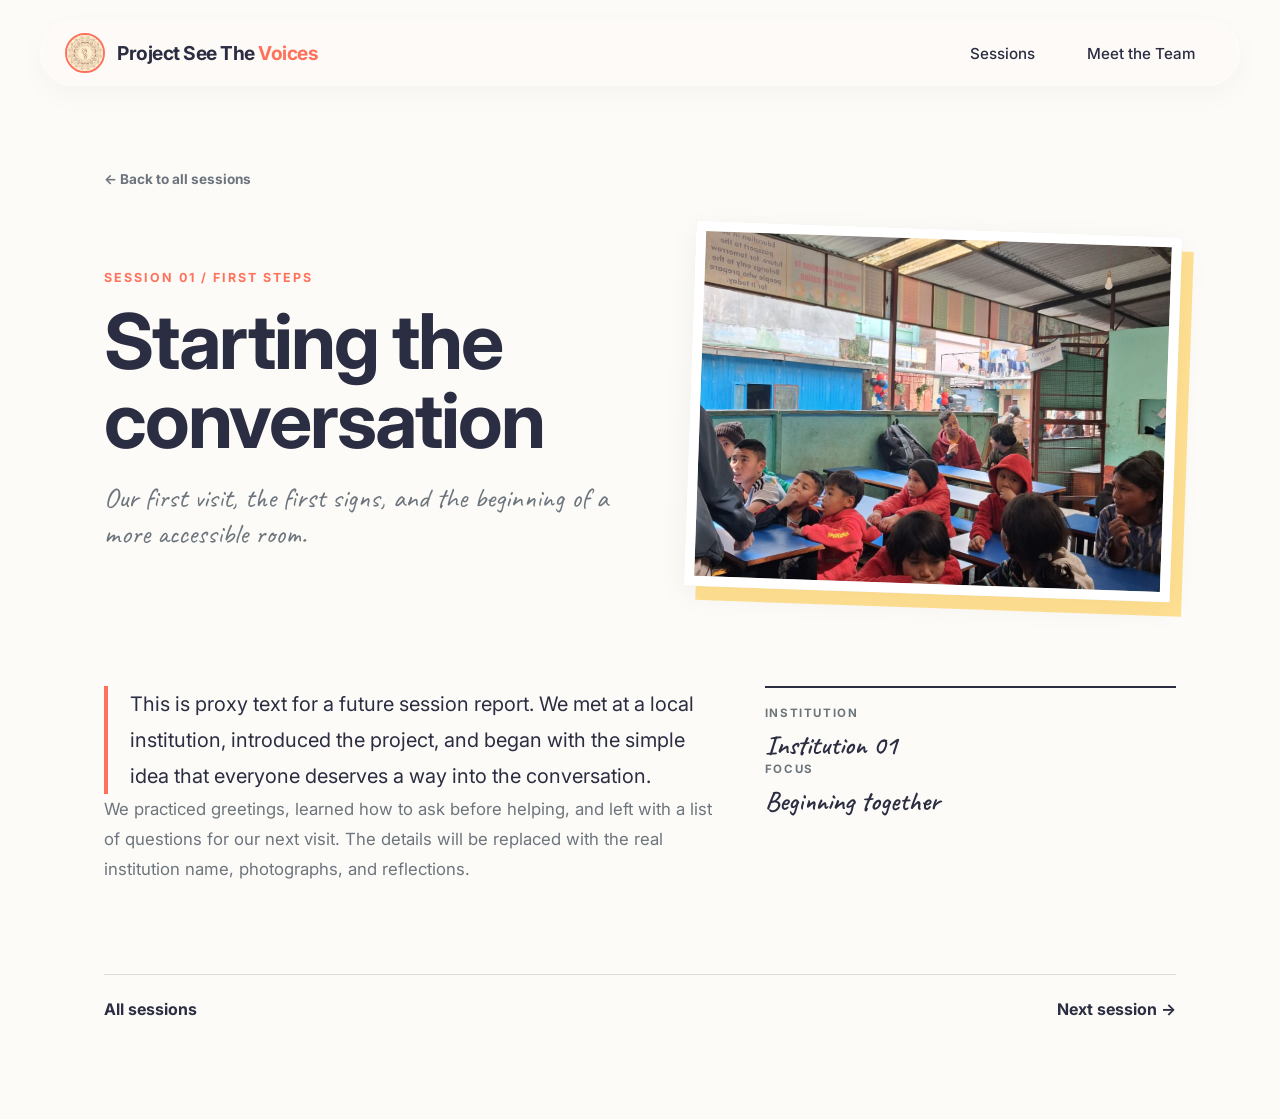
==== Sections/session-1.html @ d639ca5a "Added sessions page" ====
<!DOCTYPE html>
<html lang="en"><head><meta charset="UTF-8"><meta name="viewport" content="width=device-width, initial-scale=1.0"><title>Session 01 — See The Voices Nepal</title><link rel="icon" href="../images/logo.png"><link rel="stylesheet" href="session-detail.css"><link href="https://fonts.googleapis.com/css2?family=Caveat:wght@400;600;700&family=Patrick+Hand&family=Inter:wght@300;400;500;600&display=swap" rel="stylesheet"></head><body><nav><a href="../index.html" class="nav-left"><img class="nav-logo-img" src="../images/logo.png" alt="See The Voices logo"><div class="nav-logo">Project See The<span> Voices</span></div></a><div class="nav-right"><a href="sessions.html" class="nav-team-btn">Sessions</a><a href="team.html" class="nav-team-btn">Meet the Team</a></div></nav><main class="session-detail"><a class="session-detail-back" href="sessions.html">&#8592; Back to all sessions</a><div class="session-detail-header"><div><p class="session-detail-kicker">Session 01 / first steps</p><h1>Starting the conversation</h1><p class="session-detail-lede">Our first visit, the first signs, and the beginning of a more accessible room.</p></div><figure class="session-detail-image"><img src="../images/baalsewa.jpg" alt="Proxy image from session 1"></figure></div><div class="session-detail-copy"><div><p>This is proxy text for a future session report. We met at a local institution, introduced the project, and began with the simple idea that everyone deserves a way into the conversation.</p><p>We practiced greetings, learned how to ask before helping, and left with a list of questions for our next visit. The details will be replaced with the real institution name, photographs, and reflections.</p></div><aside class="session-detail-fact"><span>Institution</span><strong>Institution 01</strong><span>Focus</span><strong>Beginning together</strong></aside></div><div class="session-detail-next"><a href="sessions.html">All sessions</a><a href="session-2.html">Next session &#8594;</a></div></main></body></html>
---- Sections/session-detail.css ----
@import url('../global.css');

.session-detail {
  max-width: 1120px;
  margin: 0 auto;
  padding: 62px 24px 100px;
}

.session-detail-back { color: var(--text-muted); display: inline-block; font-size: 0.85rem; font-weight: 700; margin-bottom: 42px; text-decoration: none; }
.session-detail-back:hover { color: var(--accent-coral); }
.session-detail-header { display: grid; gap: 48px; grid-template-columns: 1.05fr 0.95fr; align-items: center; }
.session-detail-kicker { color: var(--accent-coral); font-size: 0.78rem; font-weight: 700; letter-spacing: 0.16em; margin-bottom: 18px; text-transform: uppercase; }
.session-detail h1 { color: var(--text-main); font-family: 'Inter', sans-serif; font-size: clamp(2.6rem, 6vw, 5.2rem); letter-spacing: -2px; line-height: 1.02; margin-bottom: 20px; }
.session-detail-lede { color: var(--text-muted); font-family: 'Caveat', cursive; font-size: 1.75rem; line-height: 1.3; max-width: 520px; }
.session-detail-image { aspect-ratio: 4 / 3; background: #e8e1d7; border: 10px solid #fff; box-shadow: 12px 14px 0 rgba(255, 183, 3, 0.42), var(--shadow-soft); overflow: hidden; transform: rotate(2deg); }
.session-detail-image img { height: 100%; object-fit: cover; width: 100%; }
.session-detail-copy { display: grid; gap: 44px; grid-template-columns: 1.2fr 0.8fr; margin-top: 92px; }
.session-detail-copy p { color: var(--text-muted); font-size: 1.05rem; line-height: 1.8; }
.session-detail-copy p:first-child { border-left: 4px solid var(--accent-coral); color: var(--text-main); font-size: 1.25rem; padding-left: 22px; }
.session-detail-fact { border-top: 2px solid var(--text-main); padding-top: 18px; }
.session-detail-fact span { color: var(--text-muted); display: block; font-size: 0.72rem; font-weight: 700; letter-spacing: 0.14em; margin-bottom: 8px; text-transform: uppercase; }
.session-detail-fact strong { color: var(--text-main); font-family: 'Caveat', cursive; font-size: 1.7rem; font-weight: 600; }
.session-detail-next { border-top: 1px solid rgba(43, 45, 66, 0.14); display: flex; justify-content: space-between; margin-top: 90px; padding-top: 24px; }
.session-detail-next a { color: var(--text-main); font-weight: 700; text-decoration: none; }
.session-detail-next a:hover { color: var(--accent-coral); }

@media (max-width: 700px) {
  .session-detail { padding: 42px 20px 70px; }
  .session-detail-header, .session-detail-copy { grid-template-columns: 1fr; }
  .session-detail-image { max-width: 540px; width: 92%; }
  .session-detail-copy { gap: 28px; margin-top: 62px; }
  .session-detail-next { margin-top: 62px; }
}
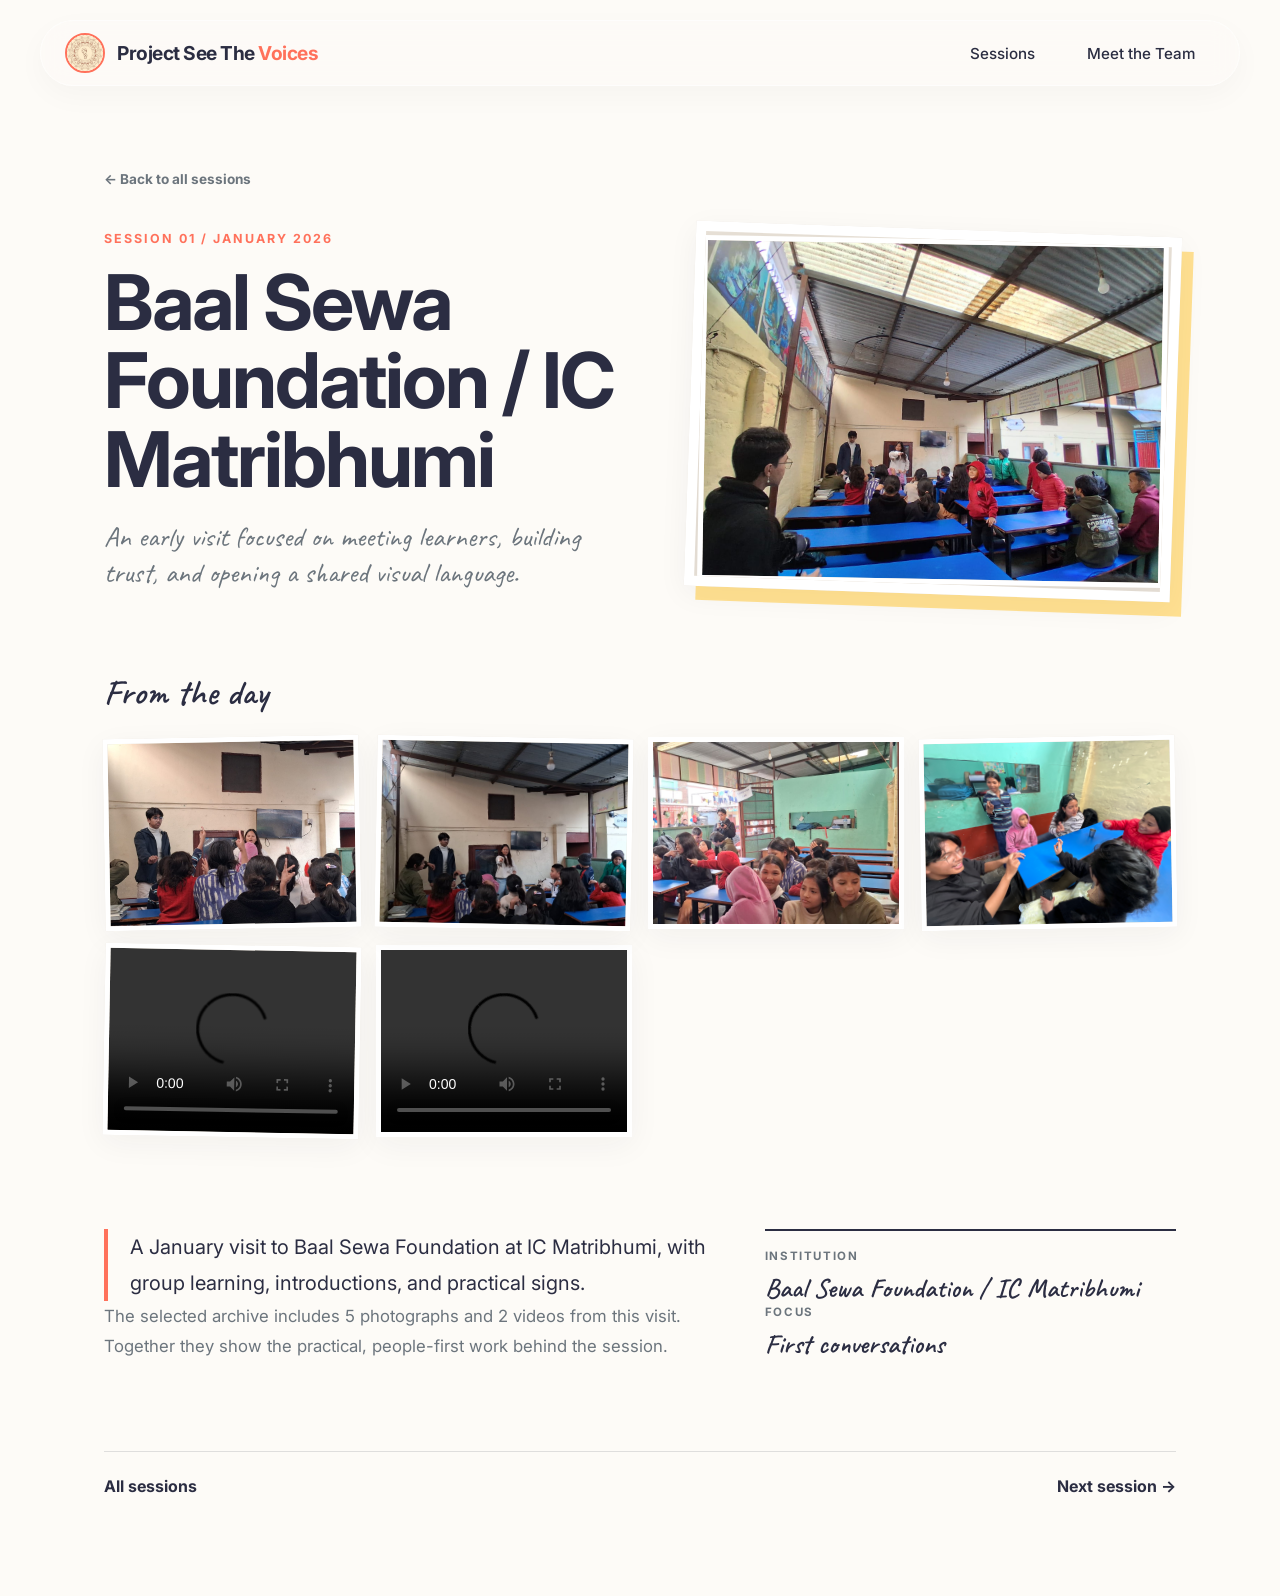
==== commit d568c451: "Add session media and gallery updates" ====
--- a/Sections/session-1.html
+++ b/Sections/session-1.html
@@ -1,2 +1,89 @@
-<!DOCTYPE html>
-<html lang="en"><head><meta charset="UTF-8"><meta name="viewport" content="width=device-width, initial-scale=1.0"><title>Session 01 — See The Voices Nepal</title><link rel="icon" href="../images/logo.png"><link rel="stylesheet" href="session-detail.css"><link href="https://fonts.googleapis.com/css2?family=Caveat:wght@400;600;700&family=Patrick+Hand&family=Inter:wght@300;400;500;600&display=swap" rel="stylesheet"></head><body><nav><a href="../index.html" class="nav-left"><img class="nav-logo-img" src="../images/logo.png" alt="See The Voices logo"><div class="nav-logo">Project See The<span> Voices</span></div></a><div class="nav-right"><a href="sessions.html" class="nav-team-btn">Sessions</a><a href="team.html" class="nav-team-btn">Meet the Team</a></div></nav><main class="session-detail"><a class="session-detail-back" href="sessions.html">&#8592; Back to all sessions</a><div class="session-detail-header"><div><p class="session-detail-kicker">Session 01 / first steps</p><h1>Starting the conversation</h1><p class="session-detail-lede">Our first visit, the first signs, and the beginning of a more accessible room.</p></div><figure class="session-detail-image"><img src="../images/baalsewa.jpg" alt="Proxy image from session 1"></figure></div><div class="session-detail-copy"><div><p>This is proxy text for a future session report. We met at a local institution, introduced the project, and began with the simple idea that everyone deserves a way into the conversation.</p><p>We practiced greetings, learned how to ask before helping, and left with a list of questions for our next visit. The details will be replaced with the real institution name, photographs, and reflections.</p></div><aside class="session-detail-fact"><span>Institution</span><strong>Institution 01</strong><span>Focus</span><strong>Beginning together</strong></aside></div><div class="session-detail-next"><a href="sessions.html">All sessions</a><a href="session-2.html">Next session &#8594;</a></div></main></body></html>+﻿<!DOCTYPE html>
+<html lang="en">
+  <head>
+    <meta charset="UTF-8">
+    <meta name="viewport" content="width=device-width, initial-scale=1.0">
+    <title>
+      Session 01 — Leo Club at Clinton School — See The Voices Nepal
+    </title>
+    <link rel="icon" href="../images/logo.png">
+    <link rel="stylesheet" href="session-detail.css">
+    <link href="https://fonts.googleapis.com/css2?family=Caveat:wght@400;600;700&family=Patrick+Hand&family=Inter:wght@300;400;500;600&display=swap" rel="stylesheet">
+  </head>
+  <body>
+    <nav>
+      <a href="../index.html" class="nav-left">
+        <img class="nav-logo-img" src="../images/logo.png" alt="See The Voices logo">
+        <div class="nav-logo">
+          Project See The
+          <span>
+            Voices
+          </span>
+        </div>
+      </a>
+      <div class="nav-right">
+        <a href="sessions.html" class="nav-team-btn">
+          Sessions
+        </a>
+        <a href="team.html" class="nav-team-btn">
+          Meet the Team
+        </a>
+      </div>
+    </nav>
+    <main class="session-detail" data-session="1">
+      <a class="session-detail-back" href="sessions.html">
+        &#8592; Back to all sessions
+      </a>
+      <div class="session-detail-header">
+        <div>
+          <p class="session-detail-kicker">
+            Session 01 / February 7, 2026
+          </p>
+          <h1>
+            Leo Club at Clinton School
+          </h1>
+          <p class="session-detail-lede">
+            A documented visit with Leo Club at Clinton School in February 2026.
+          </p>
+        </div>
+        <figure class="session-detail-image">
+          <img src="../images/sessions/01-baal-sewa-matribhum/01-baal-sewa-matribhum-photo-01.jpg" alt="Baal Sewa Foundation visit in January 2026">
+        </figure>
+      </div>
+      <div class="session-detail-copy">
+        <div>
+          <p>
+            On February 7, 2026, See The Voices visited Clinton School with Leo Club. This page records the visit name and date supplied with the photographs.
+          </p>
+          <p>
+            The archive includes photographs from the visit. More session notes can be added here as the team publishes the accompanying reflections.
+          </p>
+        </div>
+        <aside class="session-detail-fact">
+          <span>
+            Institution
+          </span>
+          <strong>
+            Clinton School
+          </strong>
+          <span>
+            Focus
+          </span>
+          <strong>
+            Leo Club visit
+          </strong>
+        </aside>
+      </div>
+      <div class="session-detail-next">
+        <a href="sessions.html">
+          All sessions
+        </a>
+        <a href="session-2.html">
+          Next session &#8594;
+        </a>
+      </div>
+    </main>
+  </body>
+  <script src="session-gallery.js"></script>
+</html>
+
--- a/Sections/session-detail.css
+++ b/Sections/session-detail.css
@@ -14,6 +14,16 @@
 .session-detail-lede { color: var(--text-muted); font-family: 'Caveat', cursive; font-size: 1.75rem; line-height: 1.3; max-width: 520px; }
 .session-detail-image { aspect-ratio: 4 / 3; background: #e8e1d7; border: 10px solid #fff; box-shadow: 12px 14px 0 rgba(255, 183, 3, 0.42), var(--shadow-soft); overflow: hidden; transform: rotate(2deg); }
 .session-detail-image img { height: 100%; object-fit: cover; width: 100%; }
+.session-detail-image video { height: 100%; object-fit: cover; width: 100%; }
+.session-media-pending { align-items: center; color: var(--text-muted); display: flex; font-family: 'Caveat', cursive; font-size: 2rem; justify-content: center; padding: 24px; text-align: center; }
+.session-detail-image .session-gallery-item { height: 100%; width: 100%; }
+.session-gallery { margin-top: 76px; }
+.session-gallery h2 { color: var(--text-main); font-family: 'Caveat', cursive; font-size: 2.2rem; font-weight: 600; margin-bottom: 22px; }
+.session-gallery-grid { display: grid; gap: 16px; grid-template-columns: repeat(4, 1fr); }
+.session-gallery-item { aspect-ratio: 4 / 3; background: #e8e1d7; border: 5px solid #fff; box-shadow: var(--shadow-soft); margin: 0; overflow: hidden; }
+.session-gallery-item img, .session-gallery-item video { height: 100%; object-fit: cover; width: 100%; }
+.session-gallery-item:nth-child(3n + 1) { transform: rotate(-1deg); }
+.session-gallery-item:nth-child(3n + 2) { transform: rotate(1deg); }
 .session-detail-copy { display: grid; gap: 44px; grid-template-columns: 1.2fr 0.8fr; margin-top: 92px; }
 .session-detail-copy p { color: var(--text-muted); font-size: 1.05rem; line-height: 1.8; }
 .session-detail-copy p:first-child { border-left: 4px solid var(--accent-coral); color: var(--text-main); font-size: 1.25rem; padding-left: 22px; }
@@ -28,6 +38,7 @@
   .session-detail { padding: 42px 20px 70px; }
   .session-detail-header, .session-detail-copy { grid-template-columns: 1fr; }
   .session-detail-image { max-width: 540px; width: 92%; }
+  .session-gallery-grid { grid-template-columns: repeat(2, 1fr); }
   .session-detail-copy { gap: 28px; margin-top: 62px; }
   .session-detail-next { margin-top: 62px; }
 }
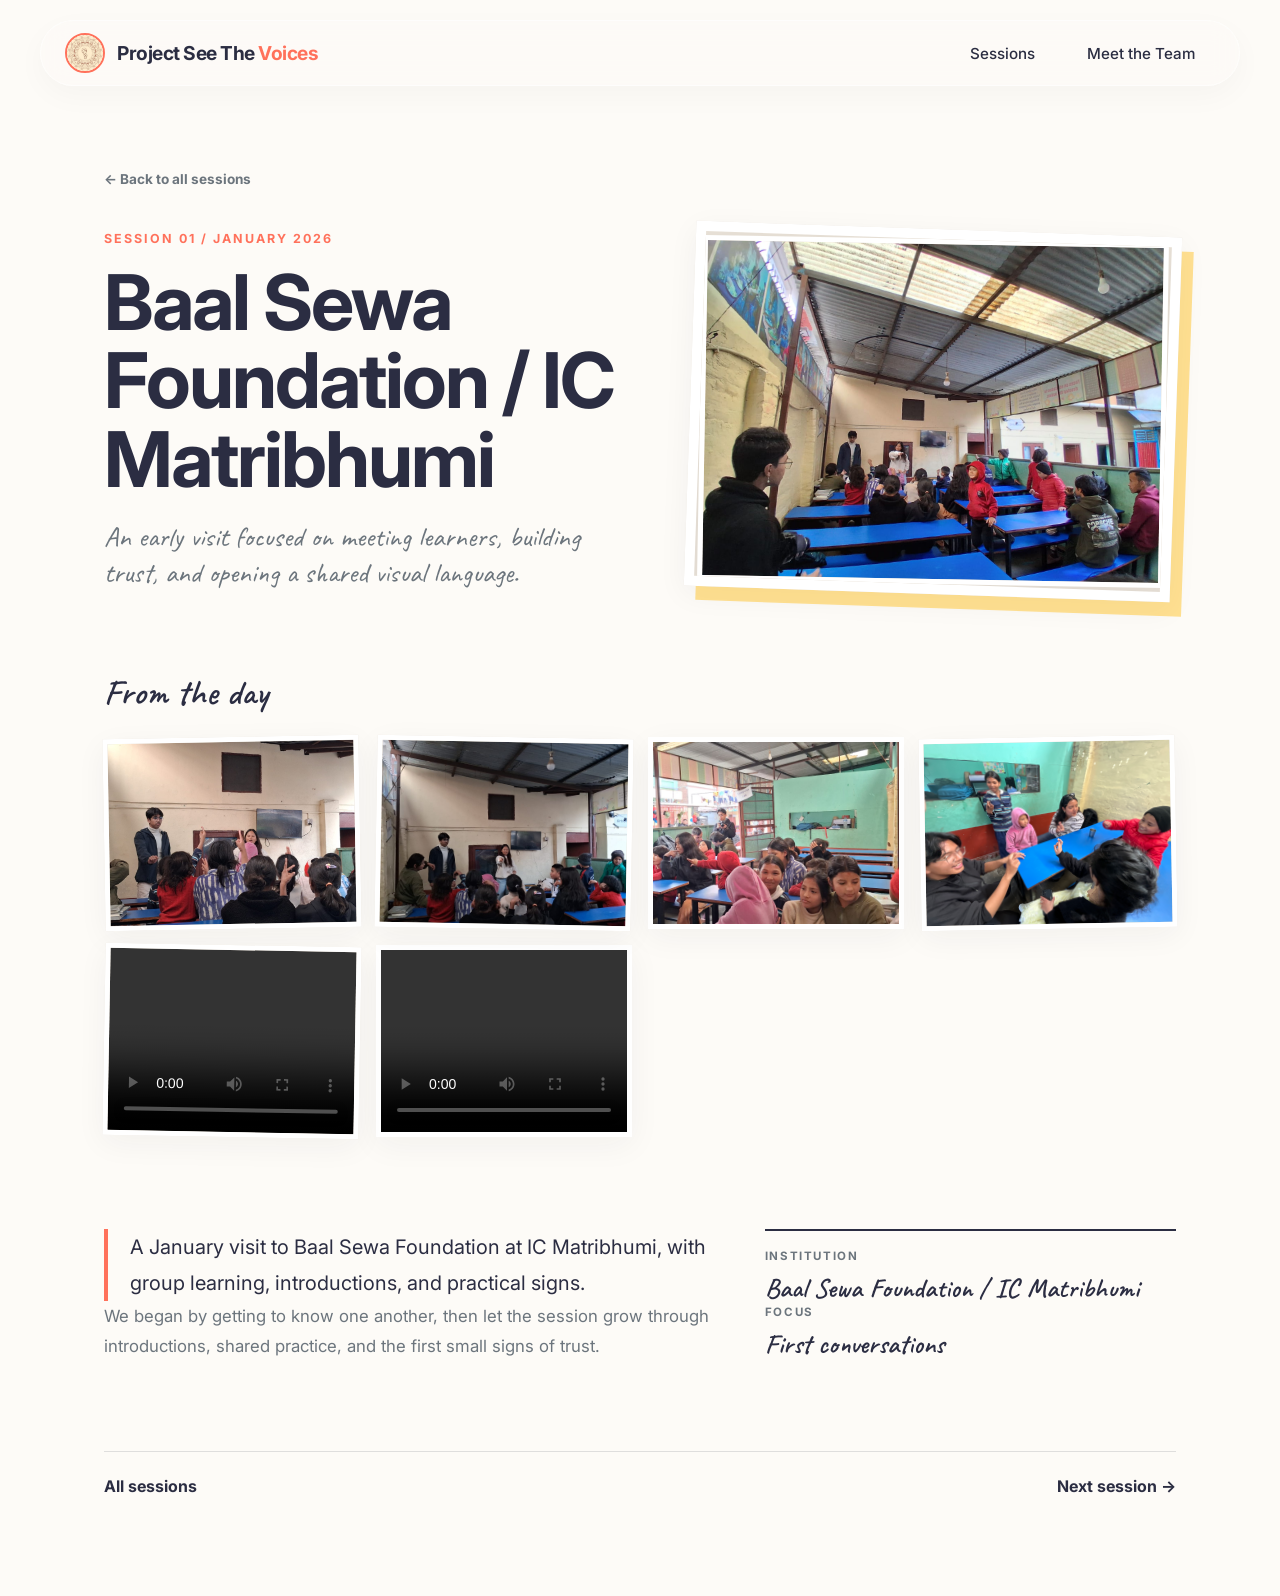
==== commit ca44d349: "Update session details and improve layout for better readability" ====
--- a/Sections/session-1.html
+++ b/Sections/session-1.html
@@ -56,7 +56,7 @@
             On February 7, 2026, See The Voices visited Clinton School with Leo Club. This page records the visit name and date supplied with the photographs.
           </p>
           <p>
-            The archive includes photographs from the visit. More session notes can be added here as the team publishes the accompanying reflections.
+            We began by getting to know one another, then let the session grow through introductions, shared practice, and the first small signs of trust.
           </p>
         </div>
         <aside class="session-detail-fact">
